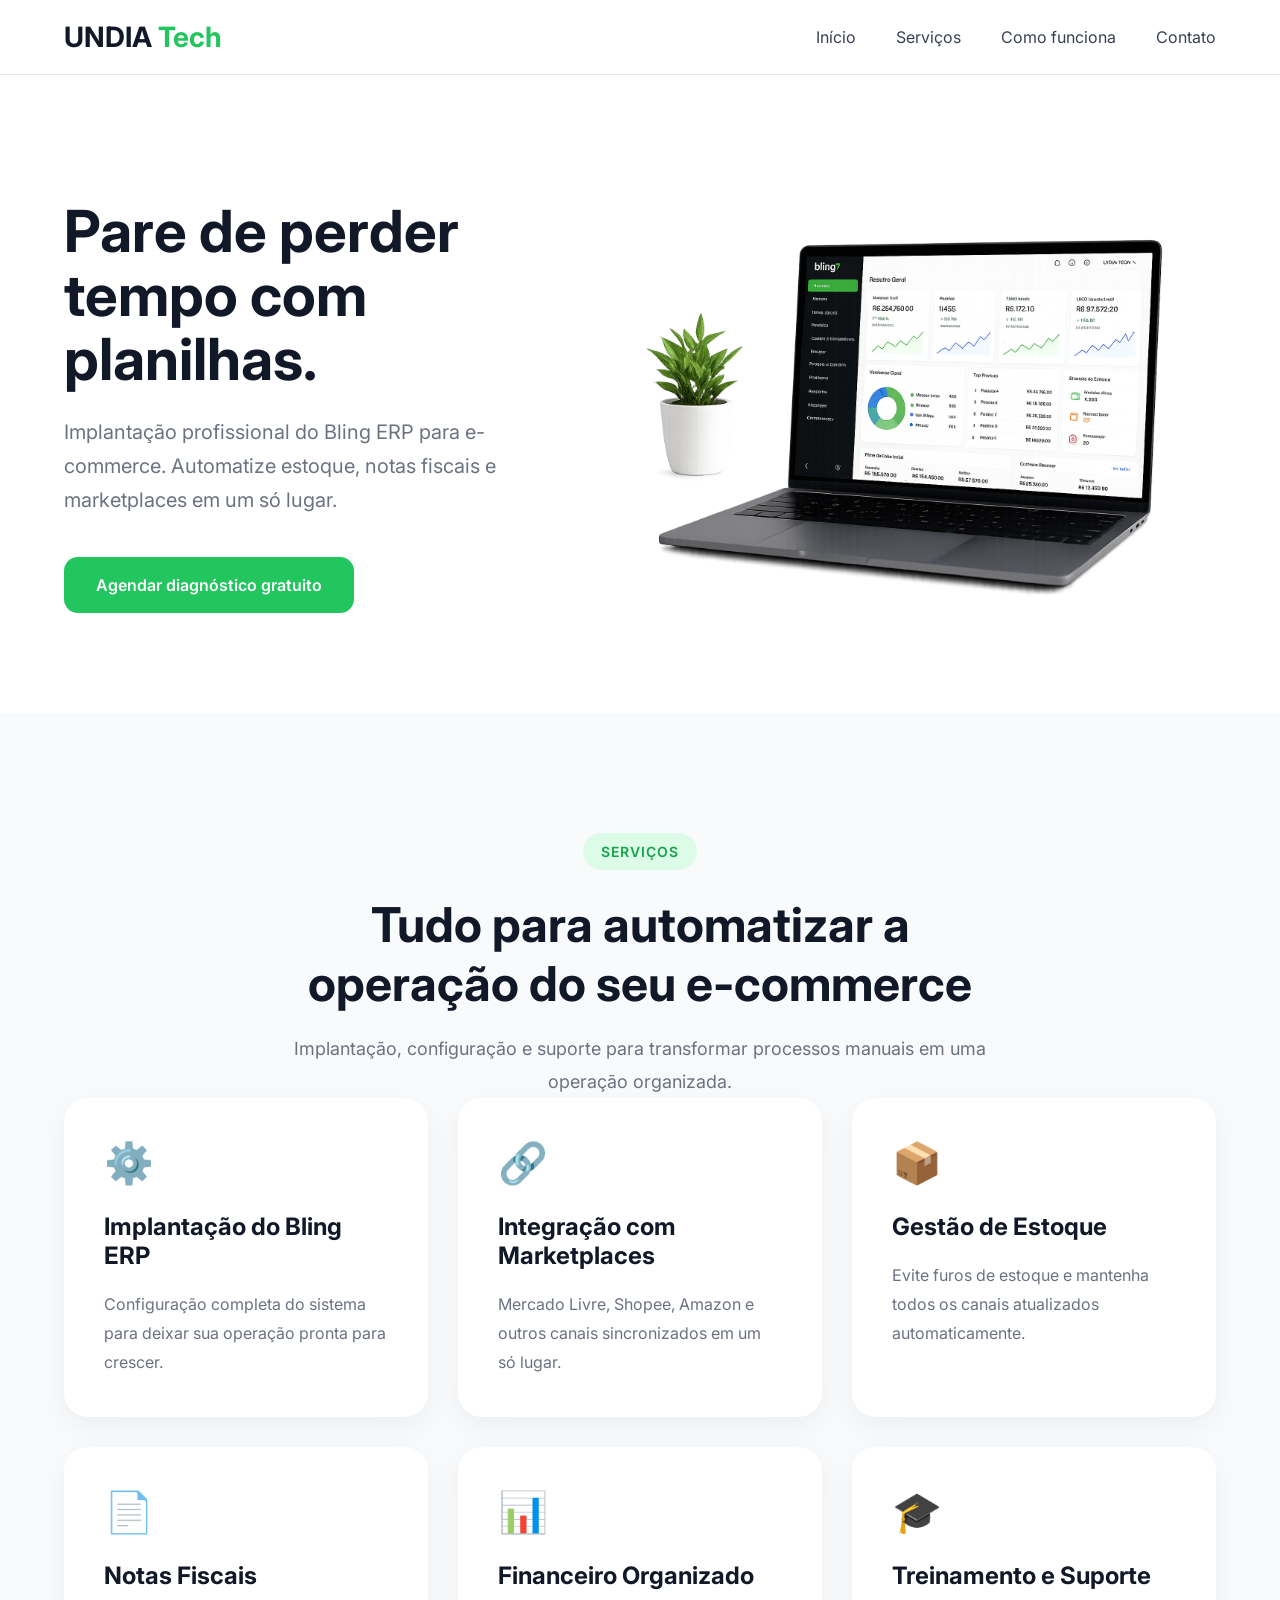
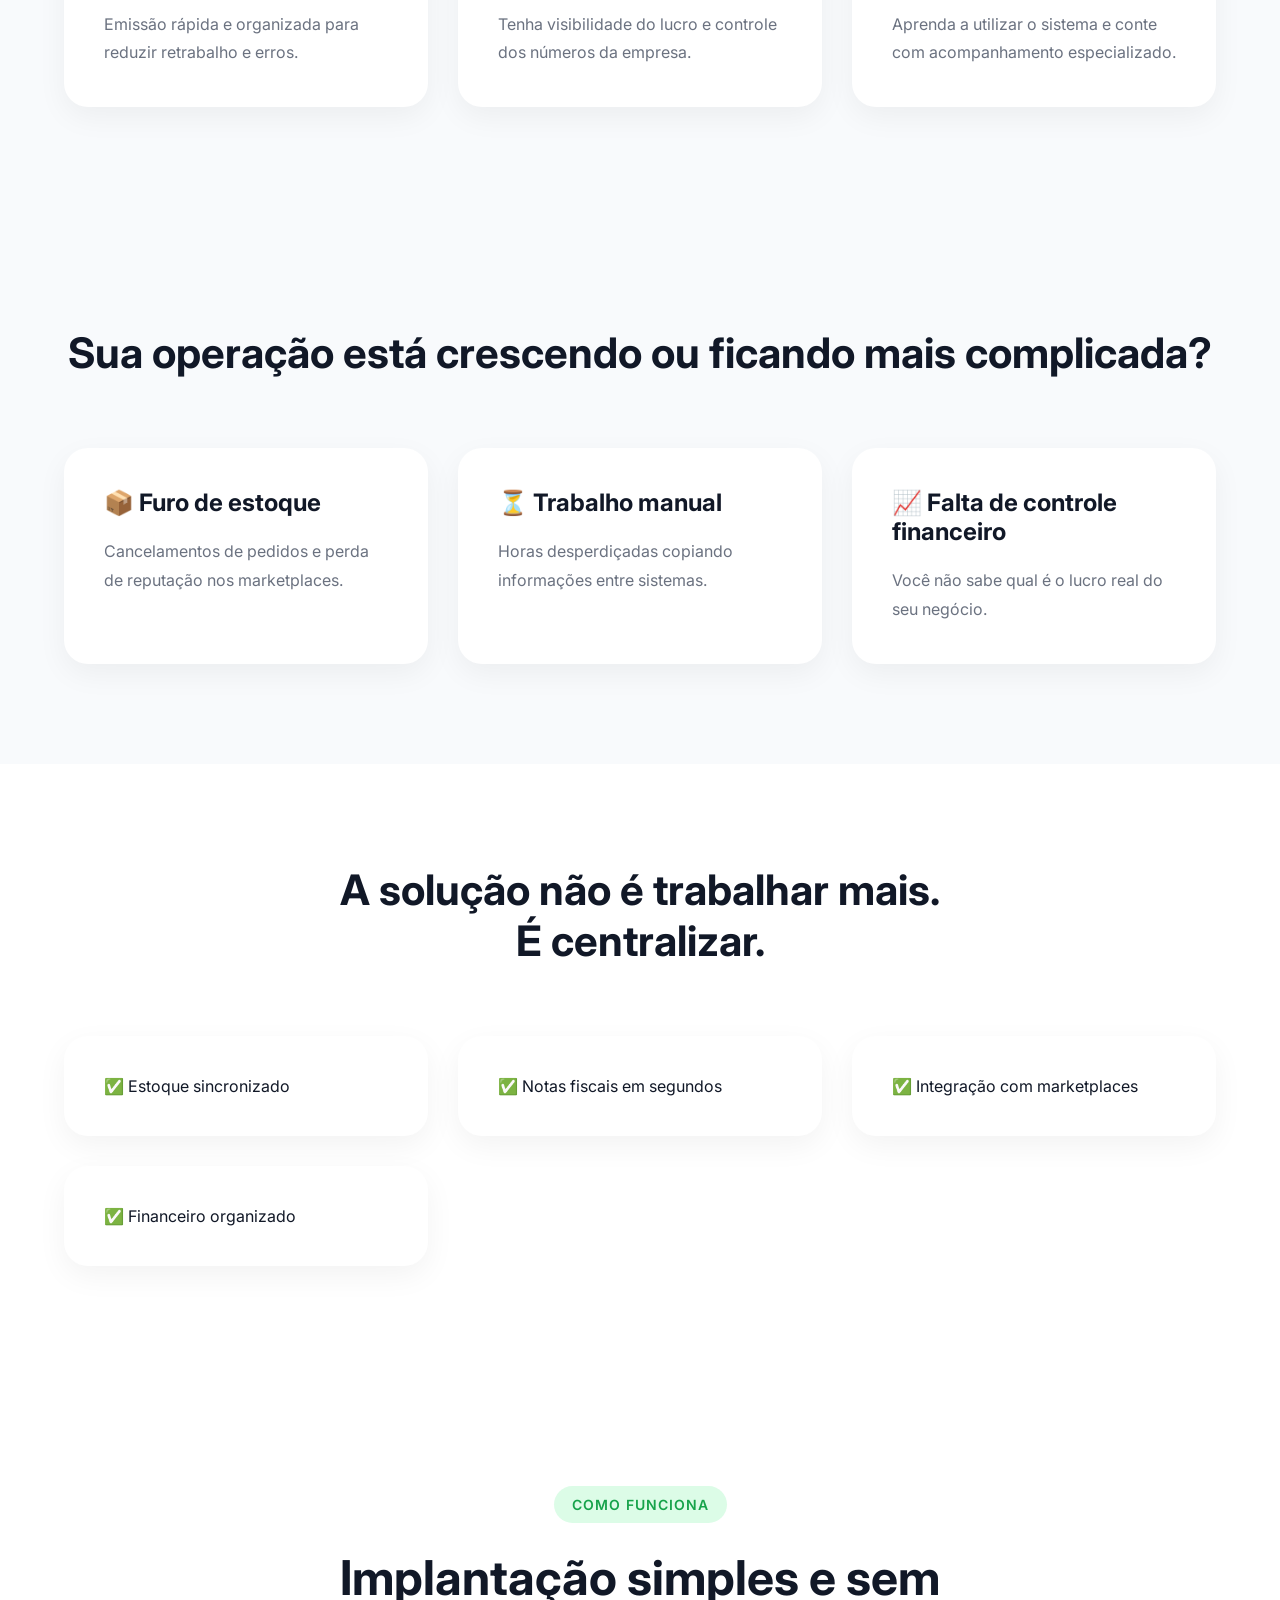
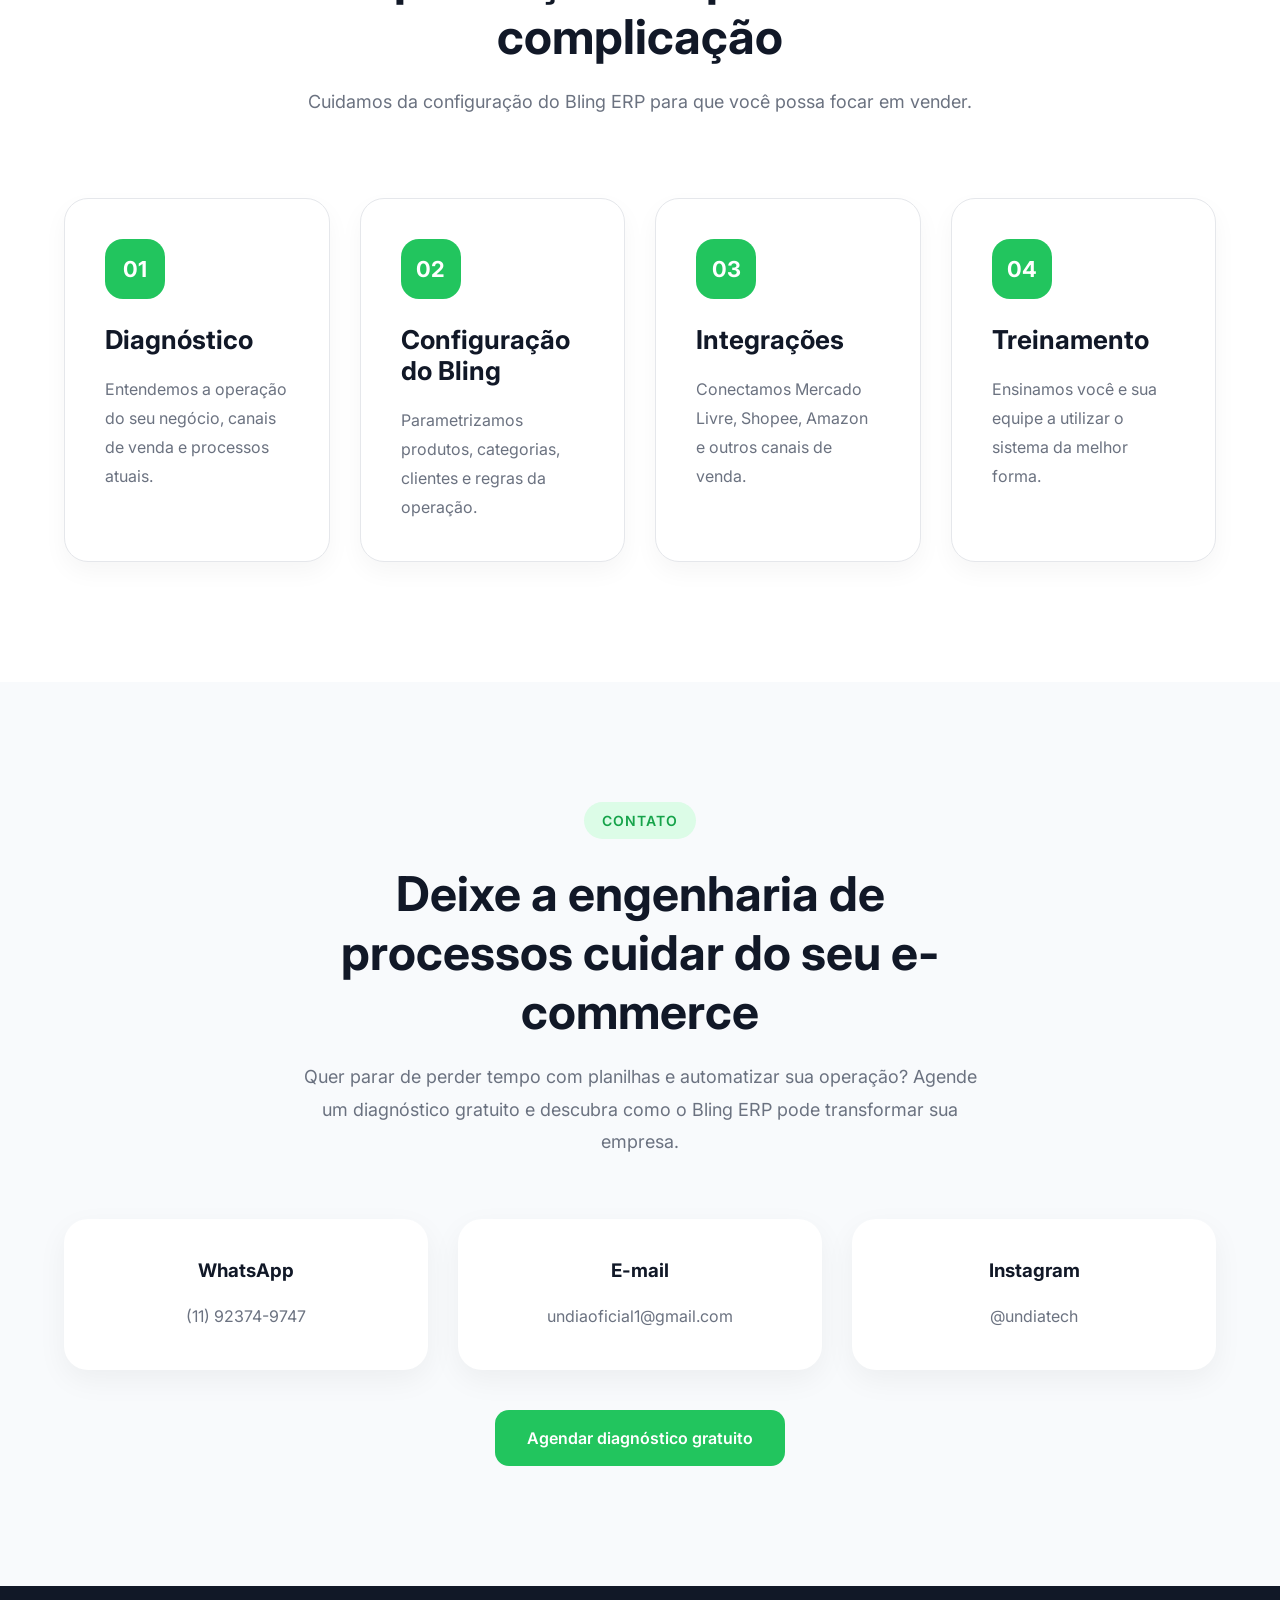
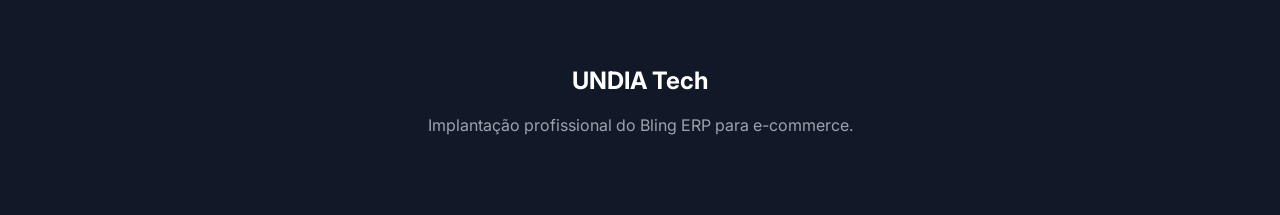
==== index.html @ 50f38b7b "feat: estrutura inicial do site undia tech" ====
<!DOCTYPE html>
<html lang="pt-BR">

<head>

    <meta charset="UTF-8">
    <meta name="viewport" content="width=device-width, initial-scale=1.0">

    <title>UNDIA Tech | Implantação Profissional do Bling ERP</title>

	<link rel="icon" type="image/svg+xml" href="assets/favicon/favicon.svg">
	
    <link rel="stylesheet" href="style.css">

    <link rel="preconnect" href="https://fonts.googleapis.com">
    <link rel="preconnect" href="https://fonts.gstatic.com" crossorigin>

    <link href="https://fonts.googleapis.com/css2?family=Inter:wght@300;400;500;600;700&display=swap" rel="stylesheet">

</head>

<body>

<header>

<div class="container">

<nav>

	<a href="#inicio" class="logo">
		UNDIA <span>Tech</span>
	</a>

    <div class="hamburger" id="hamburger">

        <span></span>
        <span></span>
        <span></span>

    </div>

    <div class="menu" id="menu">
		<a href="#inicio">Início</a>
		
        <a href="#servicos">Serviços</a>

        <a href="#como-funciona">Como funciona</a>

        <a href="#contato">Contato</a>

    </div>

</nav>

</header>

<section class="hero" id="inicio">

<div class="container">

<div class="hero-content">

<div class="hero-text">

<h1>
Pare de perder tempo com planilhas.
</h1>

<p>
Implantação profissional do Bling ERP para e-commerce.

Automatize estoque, notas fiscais e marketplaces em um só lugar.
</p>

<a href="#" class="btn">
Agendar diagnóstico gratuito
</a>

</div>

<div class="hero-image">

<img src="assets/hero-dashboard.png">

</div>

</div>

</div>

</section>

<section class="servicos section-gray" id="servicos">

    <div class="container">

        <div class="section-header">

            <span class="badge">
                SERVIÇOS
            </span>

            <h2>
                Tudo para automatizar a operação do seu e-commerce
            </h2>

            <p>
                Implantação, configuração e suporte para transformar processos manuais em uma operação organizada.
            </p>

        </div>

        <div class="cards">

            <div class="card">

                <div class="icon">
                    ⚙️
                </div>

                <h3>Implantação do Bling ERP</h3>

                <p>
                    Configuração completa do sistema para deixar sua operação pronta para crescer.
                </p>

            </div>

            <div class="card">

                <div class="icon">
                    🔗
                </div>

                <h3>Integração com Marketplaces</h3>

                <p>
                    Mercado Livre, Shopee, Amazon e outros canais sincronizados em um só lugar.
                </p>

            </div>

            <div class="card">

                <div class="icon">
                    📦
                </div>

                <h3>Gestão de Estoque</h3>

                <p>
                    Evite furos de estoque e mantenha todos os canais atualizados automaticamente.
                </p>

            </div>

            <div class="card">

                <div class="icon">
                    📄
                </div>

                <h3>Notas Fiscais</h3>

                <p>
                    Emissão rápida e organizada para reduzir retrabalho e erros.
                </p>

            </div>

            <div class="card">

                <div class="icon">
                    📊
                </div>

                <h3>Financeiro Organizado</h3>

                <p>
                    Tenha visibilidade do lucro e controle dos números da empresa.
                </p>

            </div>

            <div class="card">

                <div class="icon">
                    🎓
                </div>

                <h3>Treinamento e Suporte</h3>

                <p>
                    Aprenda a utilizar o sistema e conte com acompanhamento especializado.
                </p>

            </div>

        </div>

    </div>

</section>


<section class="section-gray">

<div class="container">

<h2 class="title">
Sua operação está crescendo ou ficando mais complicada?
</h2>

<div class="cards">

<div class="card">

<h3>📦 Furo de estoque</h3>

<p>
Cancelamentos de pedidos e perda de reputação nos marketplaces.
</p>

</div>

<div class="card">

<h3>⏳ Trabalho manual</h3>

<p>
Horas desperdiçadas copiando informações entre sistemas.
</p>

</div>

<div class="card">

<h3>📈 Falta de controle financeiro</h3>

<p>
Você não sabe qual é o lucro real do seu negócio.
</p>

</div>

</div>

</div>

</section>

<section class="section">

<div class="container">

<h2 class="title">
A solução não é trabalhar mais.<br>
É centralizar.
</h2>

<div class="cards">

<div class="card">
✅ Estoque sincronizado
</div>

<div class="card">
✅ Notas fiscais em segundos
</div>

<div class="card">
✅ Integração com marketplaces
</div>

<div class="card">
✅ Financeiro organizado
</div>

</div>

</div>

</section>

<section class="processo" id="como-funciona">

    <div class="container">

        <div class="section-header">

            <span class="badge">
                COMO FUNCIONA
            </span>

            <h2>
                Implantação simples e sem complicação
            </h2>

            <p>
                Cuidamos da configuração do Bling ERP para que você possa focar em vender.
            </p>

        </div>

        <div class="timeline">

            <div class="step">

                <div class="number">
                    01
                </div>

                <h3>Diagnóstico</h3>

                <p>
                    Entendemos a operação do seu negócio, canais de venda e processos atuais.
                </p>

            </div>

            <div class="step">

                <div class="number">
                    02
                </div>

                <h3>Configuração do Bling</h3>

                <p>
                    Parametrizamos produtos, categorias, clientes e regras da operação.
                </p>

            </div>

            <div class="step">

                <div class="number">
                    03
                </div>

                <h3>Integrações</h3>

                <p>
                    Conectamos Mercado Livre, Shopee, Amazon e outros canais de venda.
                </p>

            </div>

            <div class="step">

                <div class="number">
                    04
                </div>

                <h3>Treinamento</h3>

                <p>
                    Ensinamos você e sua equipe a utilizar o sistema da melhor forma.
                </p>

            </div>

        </div>

    </div>

</section>

<!-- CONTATO -->
<section class="contato" id="contato">

    <div class="container">

        <div class="section-header">

            <span class="badge">
                CONTATO
            </span>

            <h2>
                Deixe a engenharia de processos cuidar do seu e-commerce
            </h2>

            <p>
                Quer parar de perder tempo com planilhas e automatizar sua operação?
                Agende um diagnóstico gratuito e descubra como o Bling ERP pode transformar sua empresa.
            </p>

        </div>

        <div class="contact-box">

            <div class="contact-item">

                <h3>WhatsApp</h3>

                <p>
                    (11) 92374-9747
                </p>

            </div>

            <div class="contact-item">

                <h3>E-mail</h3>

                <p>
                    undiaoficial1@gmail.com
                </p>

            </div>

            <div class="contact-item">

                <h3>Instagram</h3>

                <p>
                    @undiatech
                </p>

            </div>

        </div>

        <a
            class="btn"
            target="_blank"
            href="https://tinyurl.com/undia-tech">

            Agendar diagnóstico gratuito

        </a>

    </div>

</section>

<footer>

<div class="container">

<h2>UNDIA Tech</h2>

<p>
Implantação profissional do Bling ERP para e-commerce.
</p>

</div>

</footer>
<script src="script.js"></script>
</body>
</html>
---- style.css ----
*{
    margin:0;
    padding:0;
    box-sizing:border-box;
}

body{
    font-family:'Inter', sans-serif;
    color:#111827;
    background:#FFFFFF;
	padding-top:100px;
}

.container{
    max-width:1200px;
    margin:auto;
    padding:0 24px;
}

header{

    position:fixed;

    top:0;

    width:100%;

    background:rgba(255,255,255,.9);

    backdrop-filter:blur(15px);

    border-bottom:1px solid #E5E7EB;

    padding:20px 0;

    z-index:1000;

}

nav{
    display:flex;
    justify-content:space-between;
    align-items:center;
}

.logo{

    font-size:28px;

    font-weight:700;

    text-decoration:none;

    color:#111827;

}

.logo span{
    color:#22C55E;
}


.menu a{
    color:#374151;
    text-decoration:none;
    transition:.3s;
}

.menu a:hover{
    color:#22C55E;
}

.hero{
    padding:100px 0;
}

.hero-content{
    display:flex;
    justify-content:space-between;
    align-items:center;
    gap:60px;
}

.hero-text{
    max-width:520px;
}

.hero-text h1{
    font-size:58px;
    line-height:1.1;
    margin-bottom:24px;
}

.hero-text p{
    font-size:20px;
    color:#6B7280;
    line-height:1.7;
}

.btn{
    display:inline-block;
    margin-top:40px;
    background:#22C55E;
    color:white;
    text-decoration:none;
    padding:18px 32px;
    border-radius:14px;
    font-weight:600;
    transition:.3s;
}

.btn:hover{
    background:#16A34A;
}

.hero-image img{
    width:100%;
    max-width:650px;
}

.section{
    padding:100px 0;
}

.section-gray{
    background:#F8FAFC;
    padding:100px 0;
}

.title{
    text-align:center;
    font-size:42px;
    margin-bottom:70px;
}

.cards{
    display:grid;
    grid-template-columns:repeat(auto-fit,minmax(280px,1fr));
    gap:30px;
}

.card{
    background:white;
    padding:40px;
    border-radius:20px;
    box-shadow:0 10px 30px rgba(0,0,0,.06);
    transition:.3s;
}

.card:hover{
    transform:translateY(-8px);
}

.card h3{
    margin-bottom:20px;
}

footer{
    background:#111827;
    color:white;
    padding:80px 0;
    text-align:center;
}

footer p{
    color:#9CA3AF;
    margin-top:20px;
}

@media(max-width:900px){

.hero-content{
    flex-direction:column;
}

.hero-text h1{
    font-size:42px;
}


}
.processo{
    padding:120px 0;
    background:#ffffff;
}

.section-header{
    text-align:center;
    max-width:700px;
    margin:auto;
}

.badge{
    display:inline-block;
    background:#dcfce7;
    color:#16a34a;
    padding:10px 18px;
    border-radius:30px;
    font-size:14px;
    font-weight:600;
    letter-spacing:1px;
}

.section-header h2{
    font-size:48px;
    margin-top:25px;
    margin-bottom:20px;
    color:#111827;
}

.section-header p{
    color:#6b7280;
    font-size:18px;
    line-height:1.8;
}

.timeline{
    margin-top:80px;

    display:grid;

    grid-template-columns:repeat(auto-fit,minmax(250px,1fr));

    gap:30px;
}

.step{
    background:#ffffff;

    border:1px solid #e5e7eb;

    border-radius:24px;

    padding:40px;

    transition:.3s;

    box-shadow:0 10px 25px rgba(0,0,0,.04);
}

.step:hover{
    transform:translateY(-8px);
}

.number{
    width:60px;
    height:60px;

    border-radius:18px;

    background:#22C55E;

    color:white;

    display:flex;

    align-items:center;

    justify-content:center;

    font-size:22px;

    font-weight:700;

    margin-bottom:25px;
}

.step h3{
    font-size:26px;
    margin-bottom:20px;
    color:#111827;
}

.step p{
    color:#6b7280;
    line-height:1.8;
}


.servicos{
    padding:120px 0;
}

.icon{
    font-size:40px;
    margin-bottom:25px;
}

.card{
    background:#ffffff;
    border-radius:24px;
    padding:40px;
    box-shadow:0 10px 30px rgba(0,0,0,.05);
    transition:.3s;
}

.card:hover{
    transform:translateY(-8px);
}

.card h3{
    margin-bottom:20px;
    font-size:24px;
    color:#111827;
}

.card p{
    line-height:1.8;
    color:#6B7280;
}


.contato{
    padding:120px 0;
    background:#F8FAFC;
    text-align:center;
}

.contact-box{
    margin-top:60px;

    display:grid;

    grid-template-columns:repeat(auto-fit,minmax(250px,1fr));

    gap:30px;
}

.contact-item{
    background:white;

    padding:40px;

    border-radius:24px;

    box-shadow:0 10px 30px rgba(0,0,0,.05);

    transition:.3s;
}

.contact-item:hover{
    transform:translateY(-8px);
}

.contact-item h3{
    margin-bottom:20px;

    color:#111827;
}

.contact-item p{
    color:#6B7280;

    line-height:1.8;
}

html{
    scroll-behavior:smooth;
}

section{
    scroll-margin-top:120px;
}



.menu{
    display:flex;
    gap:40px;
}

.menu a{
    text-decoration:none;
    color:#374151;
    transition:.3s;
}

.menu a:hover{
    color:#22C55E;
}

/* botão hambúrguer escondido no desktop */

.hamburger{
    display:none;
}

.hamburger span{
    display:block;

    width:28px;
    height:3px;

    background:#111827;

    margin:6px 0;

    border-radius:10px;
}


@media (max-width:768px){

    .hamburger{
        display:block;
        cursor:pointer;
        z-index:1001;
    }

    .menu{

        position:absolute;

        top:90px;
        left:0;

        width:100%;

        background:white;

        flex-direction:column;

        align-items:center;

        gap:25px;

        padding:30px 0;

        box-shadow:0 10px 30px rgba(0,0,0,.08);

        opacity:0;
        visibility:hidden;

        transform:translateY(-20px);

        transition:.3s ease;
    }

    .menu.active{

        opacity:1;
        visibility:visible;

        transform:translateY(0);

    }

    .hero-content{
        flex-direction:column;
    }

    .hero-text h1{
        font-size:42px;
    }

}
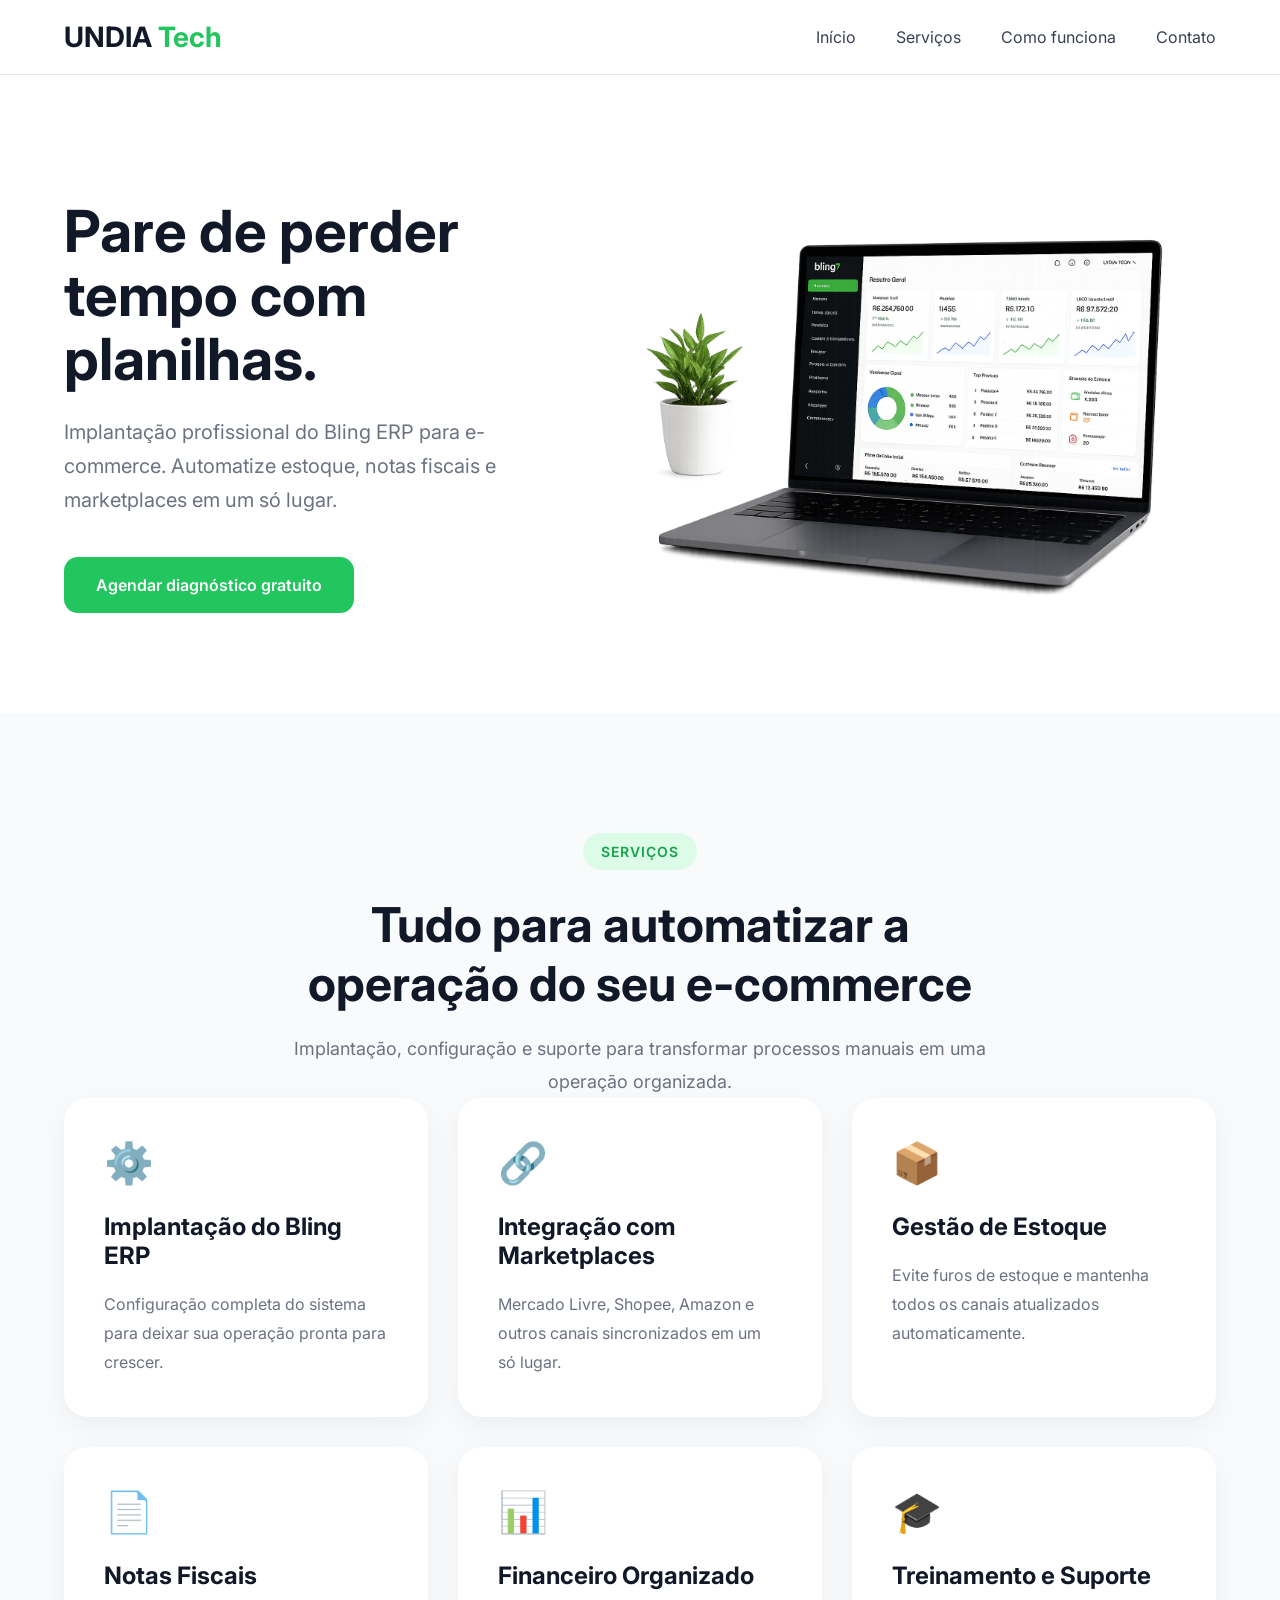
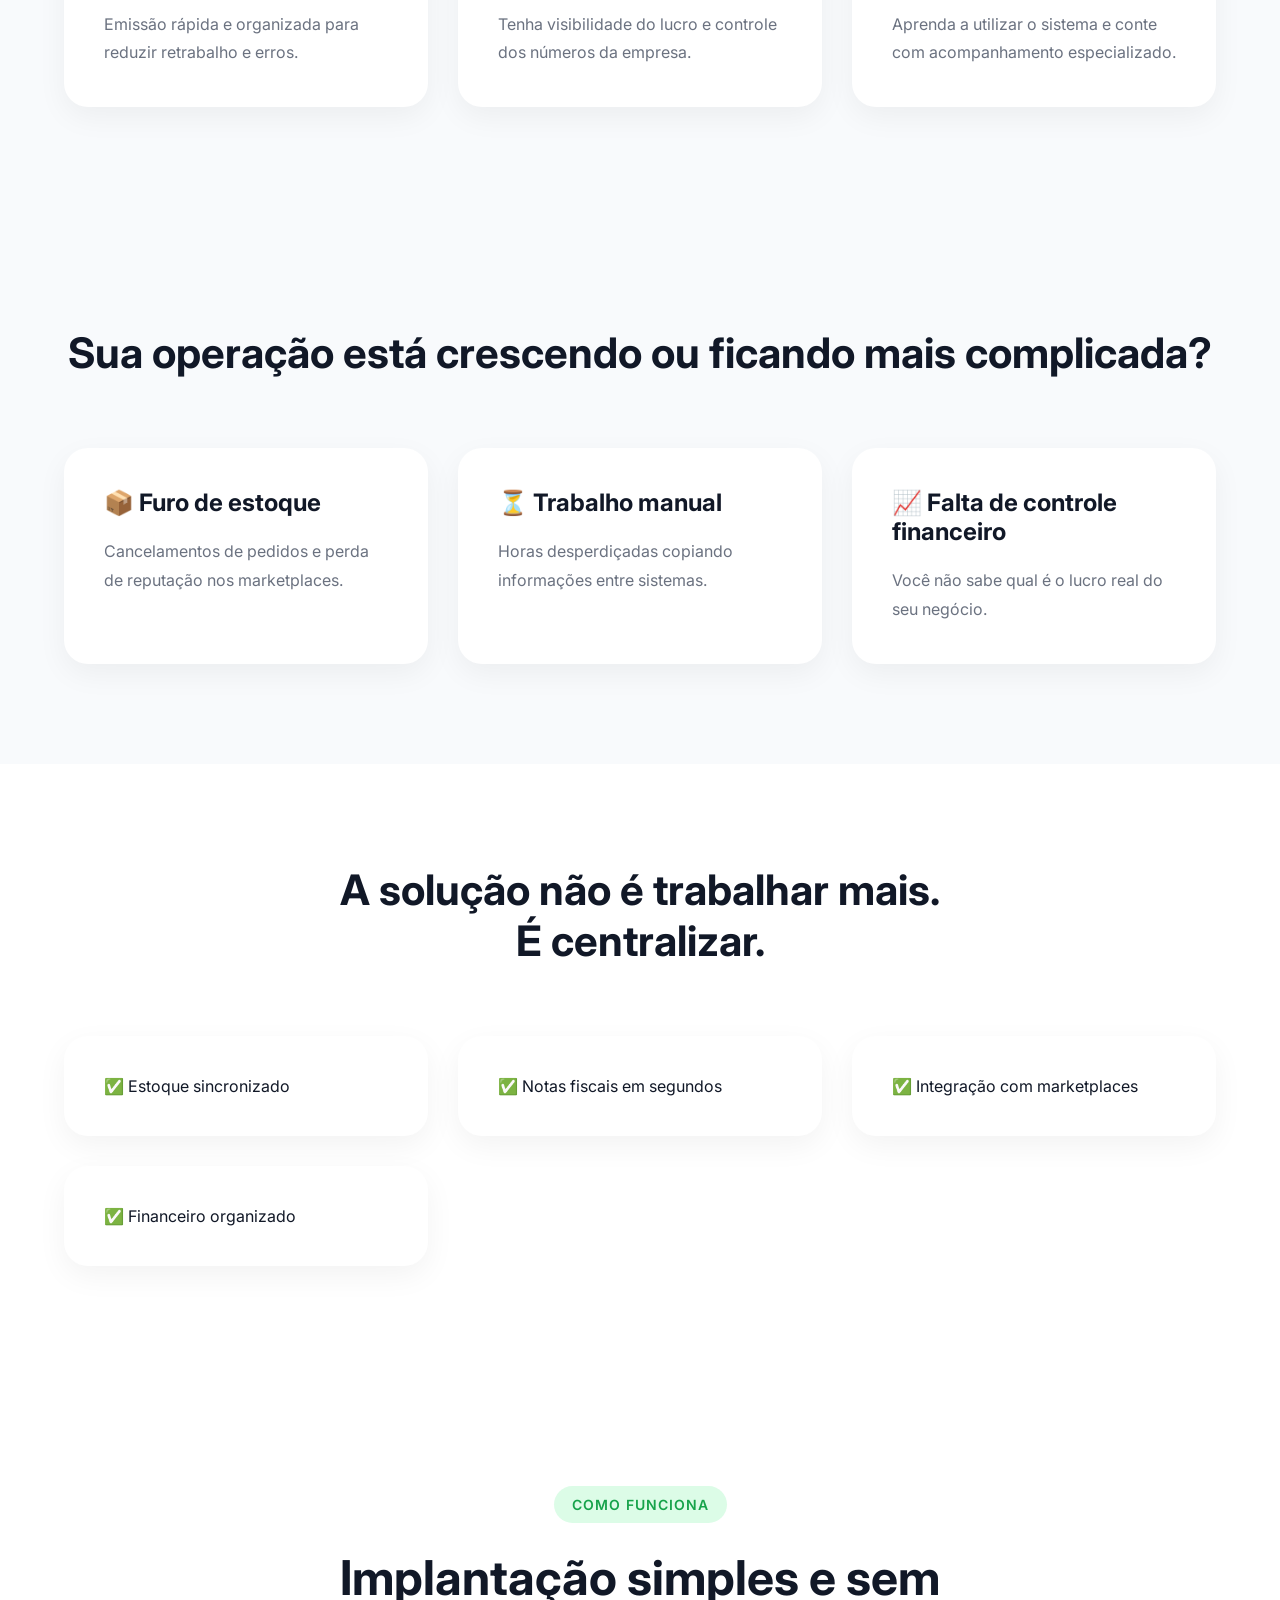
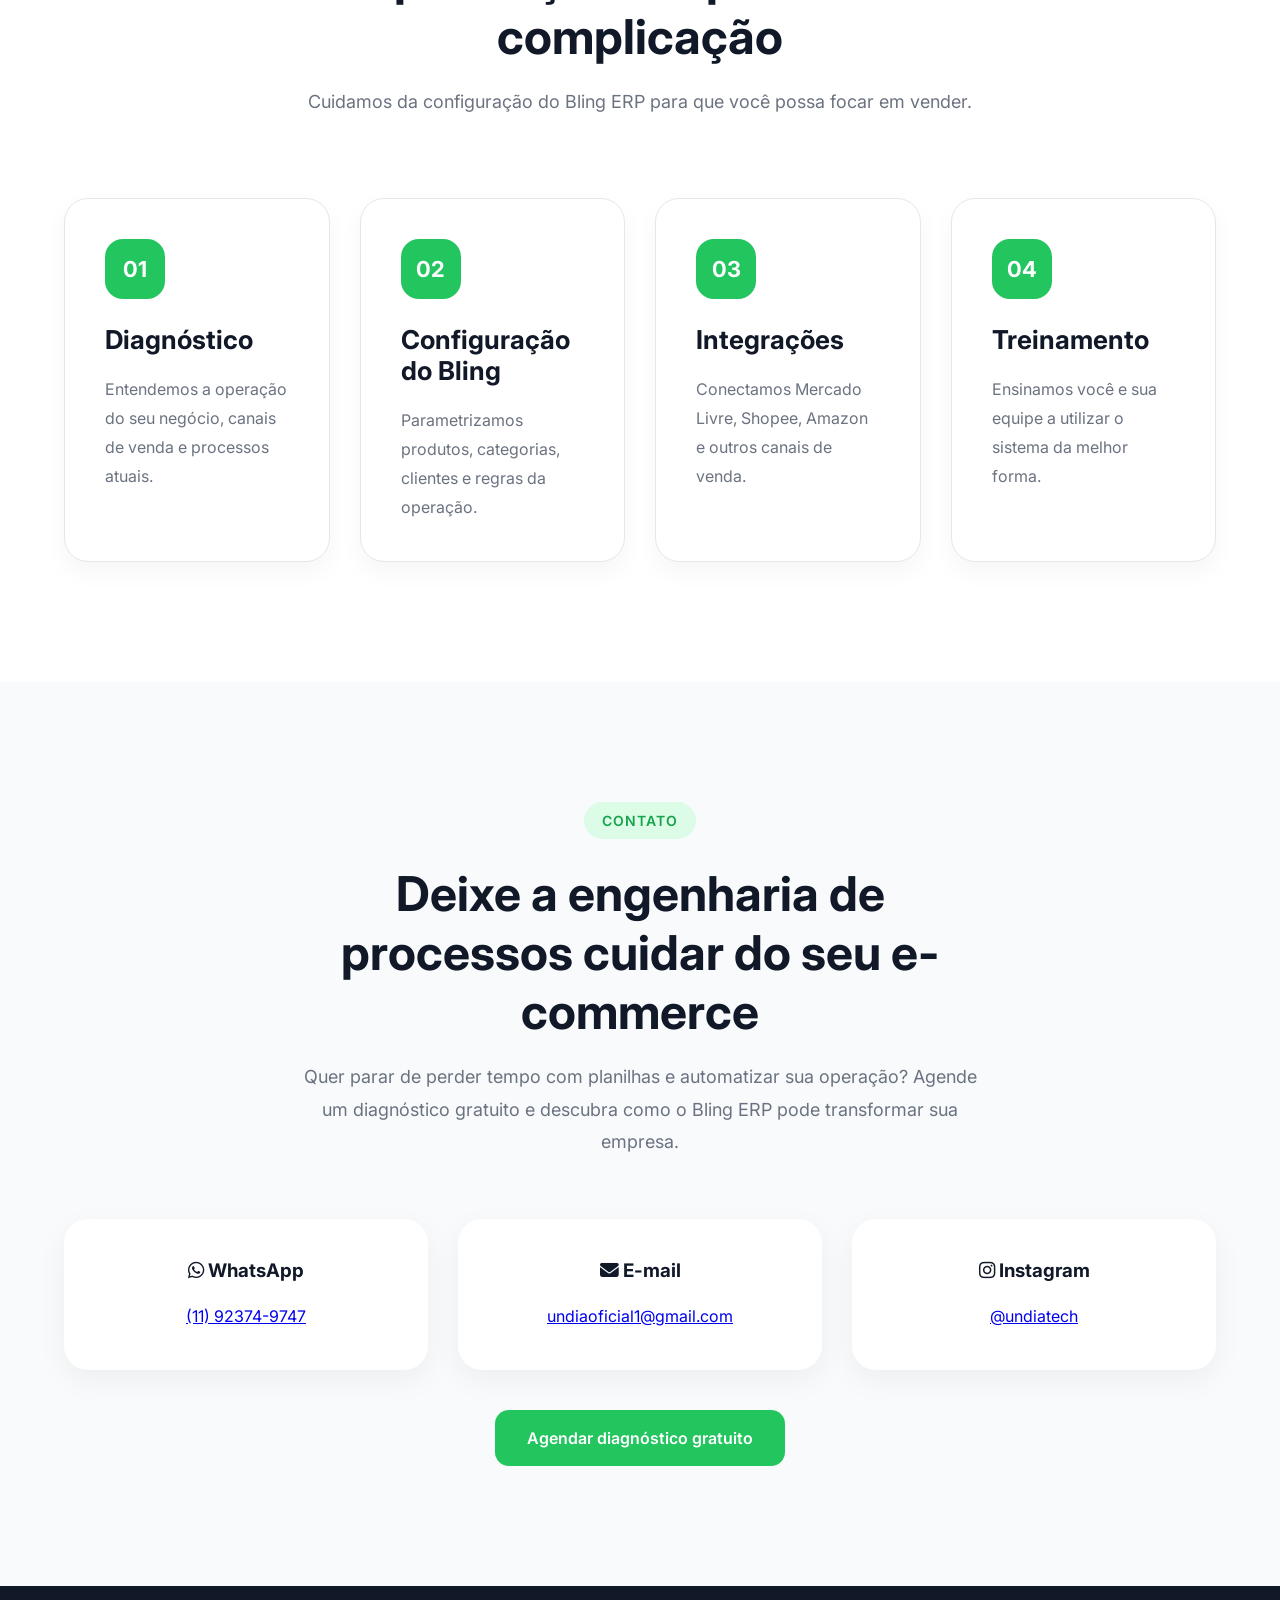
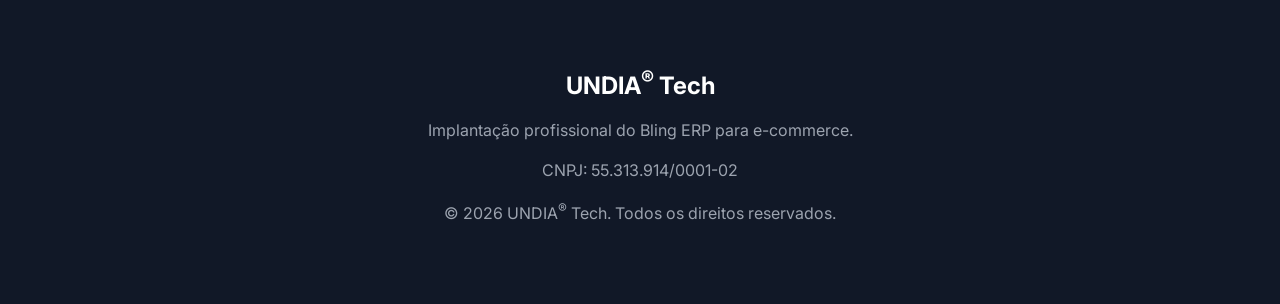
==== commit 1147a08b: "feat: aperfeicoamento e melhorias visuais" ====
--- a/index.html
+++ b/index.html
@@ -16,6 +16,8 @@
     <link rel="preconnect" href="https://fonts.gstatic.com" crossorigin>
 
     <link href="https://fonts.googleapis.com/css2?family=Inter:wght@300;400;500;600;700&display=swap" rel="stylesheet">
+	
+	<link rel="stylesheet" href="https://cdnjs.cloudflare.com/ajax/libs/font-awesome/6.5.1/css/all.min.css">
 
 </head>
 
@@ -72,7 +74,10 @@
 Automatize estoque, notas fiscais e marketplaces em um só lugar.
 </p>
 
-<a href="#" class="btn">
+<a
+	class="btn"
+	target="_blank"
+	href="https://tinyurl.com/undia-tech">
 Agendar diagnóstico gratuito
 </a>
 
@@ -392,33 +397,54 @@
 
             <div class="contact-item">
 
-                <h3>WhatsApp</h3>
-
-                <p>
-                    (11) 92374-9747
-                </p>
-
-            </div>
-
-            <div class="contact-item">
-
-                <h3>E-mail</h3>
-
-                <p>
-                    undiaoficial1@gmail.com
-                </p>
-
-            </div>
-
-            <div class="contact-item">
-
-                <h3>Instagram</h3>
-
-                <p>
-                    @undiatech
-                </p>
-
-            </div>
+                <h3>
+					<i class="fa-brands fa-whatsapp"></i>
+					WhatsApp
+				</h3>
+
+                <p>
+				<a href="https://tinyurl.com/undia-tech" target="_blank">
+					(11) 92374-9747
+				</a>
+                </p>
+
+            </div>
+
+			<div class="contact-item">
+
+				<h3>
+					<i class="fa-solid fa-envelope"></i>
+					E-mail
+				</h3>
+
+				<p>
+					<a href="mailto:undiaoficial1@gmail.com">
+						undiaoficial1@gmail.com
+					</a>
+				</p>
+
+			</div>
+			
+			<div class="contact-item">
+
+				<h3>
+					<i class="fa-brands fa-instagram"></i>
+					Instagram
+				</h3>
+
+				<p>
+
+					<a href="https://instagram.com/undiatech"
+					   target="_blank"
+					   class="contact-link">
+
+						@undiatech
+
+					</a>
+
+				</p>
+
+			</div>
 
         </div>
 
@@ -435,19 +461,41 @@
 
 </section>
 
+
 <footer>
 
-<div class="container">
-
-<h2>UNDIA Tech</h2>
-
-<p>
-Implantação profissional do Bling ERP para e-commerce.
-</p>
-
-</div>
+    <div class="container">
+
+        <h2>
+
+            UNDIA<sup>®</sup> Tech
+
+        </h2>
+
+        <p>
+
+            Implantação profissional do Bling ERP para e-commerce.
+
+        </p>
+
+        <p>
+
+            CNPJ: 55.313.914/0001-02
+
+        </p>
+
+        <p>
+
+            © 2026 UNDIA<sup>®</sup> Tech. Todos os direitos reservados.
+
+        </p>
+
+    </div>
 
 </footer>
+
+
+
 <script src="script.js"></script>
 </body>
 </html>
